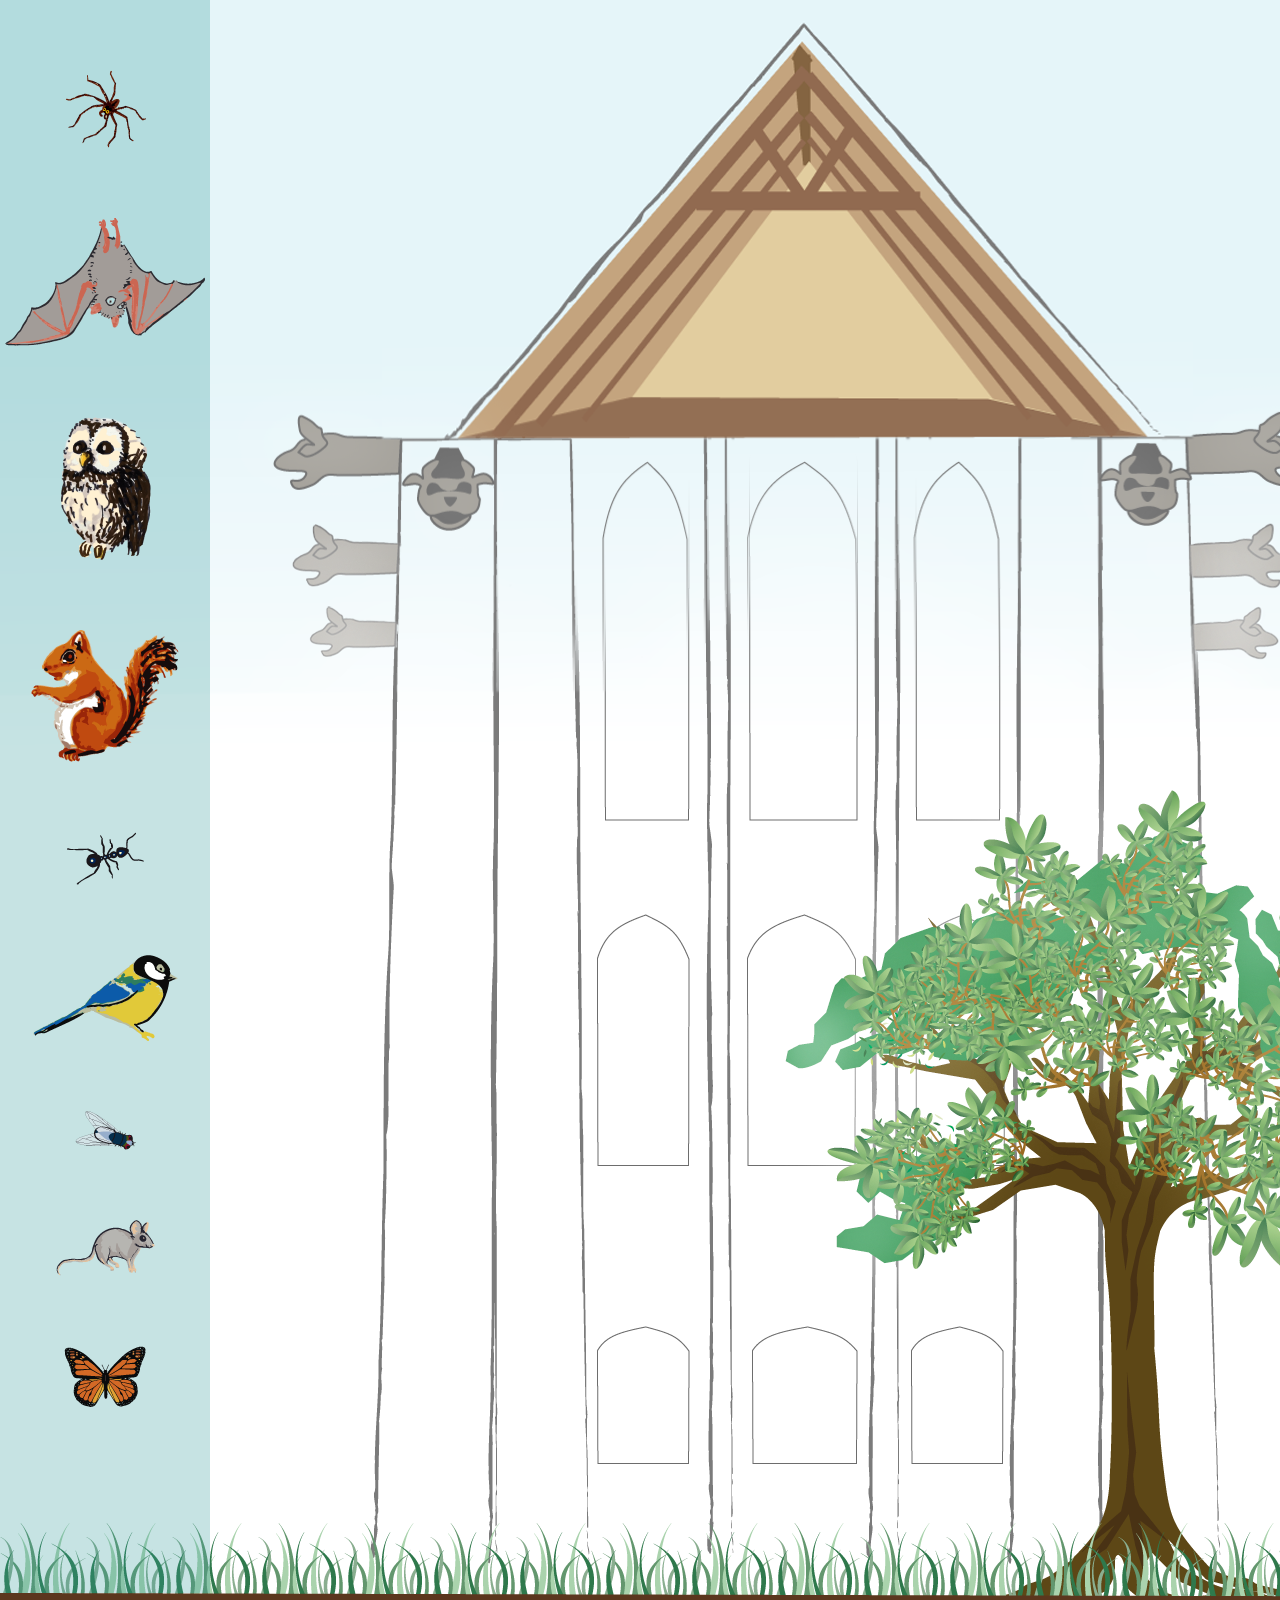
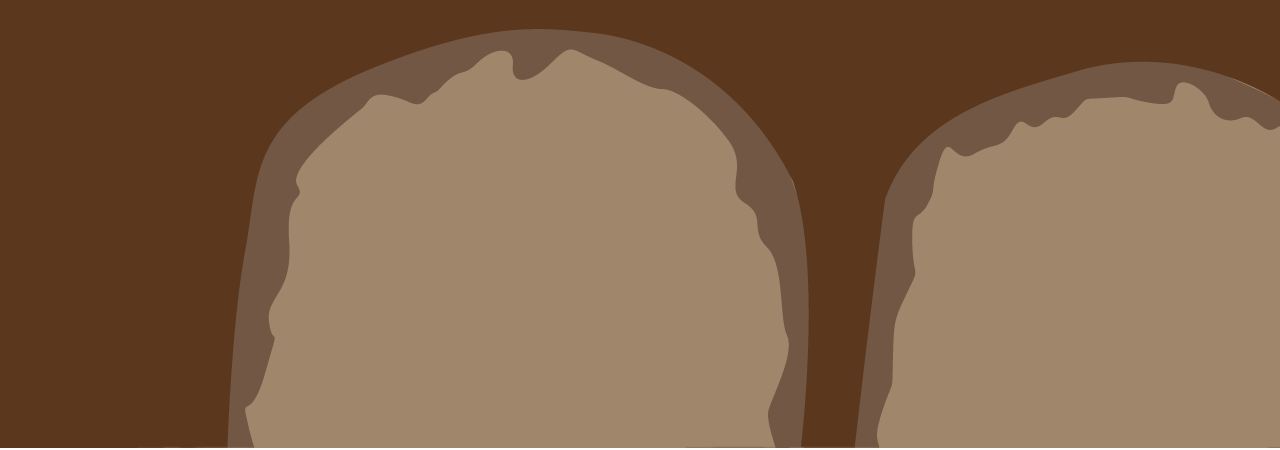
==== appli2/jeu2.html @ 3560e50e "Jeu 1 presque fini" ====
<!doctype html>
<html>
<head>
<meta charset="utf-8">
<title>Repeuple l'abbaye !</title>
<link href="css/Style.css" rel="stylesheet" type="text/css">
<link href="css/animate.min.css" rel="stylesheet" type="text/css">
<script src="js/jquery-1.11.2.min.js"></script>
<script src="js/jquery-ui.min.js"></script>
<script src="js/jquery.ui.touch-punch.min.js"></script>
<script src="js/abbaye.js"></script>
</head>

<body>
<section id="page">
  <aside id="menu_animaux"> 
  <img class="animaux l_cave l_arbre l_jardin l_gargouilles l_grenier araignee" src="img/araignee.png" /> 
  <img class="animaux l_cave l_arbre l_gargouilles chauvesouris" src="img/chauvesouris.png" /> 
  <img class="animaux l_arbre l_grenier chouette" src="img/chouette.png" /> 
  <img class="animaux l_arbre l_jardin ecureuil" src="img/ecureuil.png" /> 
  <img class="animaux l_cave l_jardin fourmi" src="img/fourmi.png" /> 
  <img class="animaux l_arbre l_gargouilles mesange" src="img/mesange.png" /> 
  <img class="animaux l_jardin l_gargouilles l_grenier mouche" src="img/mouche.png" /> 
  <img class="animaux l_cave l_jardin l_grenier souris" src="img/mouse.png" /> 
  <img class="animaux l_arbre l_jardin papillon" src="img/papillon.png" /> 
  </aside>
  <section id="grenier" class="decors"></section>
  <section id="gargouilles" class="decors">
    <section class="gargouille1"></section>
    <section class="gargouille2"></section>
  </section>
  <section id="arbre" class="decors"></section>
  <section id="jardin" class="decors"></section>
  <section id="caves" class="decors">
    <section class="cave1"></section>
    <section class="cave2"></section>
  </section>
</section>
</body>
</html>
---- appli2/css/Style.css ----
/* CSS Document */
* {
	margin:0;
	padding:0;
	box-sizing:border-box;
}
body {overflow:hidden;}

ul {
list-style: none;
}
a {
  text-decoration: none;
}

#page {
	width:1536px;
	height:2048px;
	background-image:url(../img/decor.png);	
}
#page_jeu1 {
	width:1536px;
	height:2048px;
	background-image: url(../img/jeu1/chaine-alimentaire2.jpg);	
}

/* NAV */

#retour {
  position: absolute;
  top: 0px;
  left: 0px;
  width: 250px;
  height: 250px;
}

/* Présentation */

#pres_ul {
  position: absolute;
  bottom: 0px;
  left: 0px;
  width: 100%;
  height: 320px;
  text-align: center;
}
#pres_ul li {
  display: inline-block;
  width: 583px;
  height: 224px;
  margin: 0 30px;
}
#pres_ul li a {
  width: 100%;
  height: 100%;
  display: block;
}




/* Jeu 1 */

.jeu1_ul {
  position: absolute;
  bottom: 0px;
  left: 0px;
}
#interrog_ul img {
position: absolute;
  bottom: 0px;
  left: 0px;
}
#drag_ul {
  width: 100%;
}
#drag_ul li {
  display: inline-block;
  width: 16%;
}
#drag_ul .drag_img {
  width: 246px;
}
#drop_ul {
  top: 0px;
  right: 0px;
}
#drop_ul li {
  width: 100px;
  height: 100px;
  position: absolute;
  top: 0px;
  left: 0px;
}
#drop_ul #drop1 {
  top: 720px;
  left: 140px;
  width: 240px;
  height: 370px;
}
#drop_ul #drop2 {
  top: 590px;
  left: 1020px;
  width: 400px;
  height: 230px;
}
#drop_ul #drop3 {
  top: 800px;
  left: 770px;
  width: 270px;
  height: 180px;
}
#drop_ul #drop4 {
  top: 1030px;
  left: 500px;
  width: 250px;
  height: 240px;
}
#drop_ul #drop5 {
  top: 1410px;
  left: 420px;
  width: 240px;
  height: 180px;
}
#drop_ul #drop6 {
  top: 1380px;
  left: 1030px;
  width: 270px;
  height: 200px;
}

/* Jeu2 */

.hovered {
	transition:all 0.2s linear;
	background-color:rgba(51,153,153,0.50);
}
/* zones principales decors */

.decors {
	position:absolute;
	/*background-color: rgba(255, 0, 0, 0.5);*/
}

#grenier {
  top: 30px;
  left: 550px;
  width: 490px;
  height: 490px;
  border-radius: 490px;
}
#gargouilles {}
.gargouille1 {
  position: absolute;
  top: 350px;
  left: 210px;
  width: 310px;
  height: 310px;
  border-radius: 350px;
}
.gargouille2 {
  position: absolute;
  top: 350px;
  left: 1100px;
  width: 350px;
  height: 350px;
  border-radius: 350px;
}
#arbre {
  position: absolute;
  top: 750px;
  left: 810px;
  width: 650px;
  height: 650px;
  border-radius: 650px;
}
#jardin {
  position: absolute;
  top: 1410px;
  left: 210px;
  width: 1326px;
  height: 185px;
}
#caves {
  position: absolute;
  top: 1600px;
  width: 100%;
  height: 440px;
}
.cave1 {
  position: absolute;
  top: 30px;
  left: 230px;
  width: 580px;
  height: 420px;
  border-radius: 225px 215px 0px 0px;
}
.cave2 {
  position: absolute;
  top: 60px;
  left: 860px;
  width: 536px;
  height: 390px;
  border-radius: 225px 245px 0px 0px;
}
#menu_animaux {
  position: absolute;
  top: 0px;
  left: 0px;
  width: 210px;
  background-color: rgba(51, 153, 153, 0.28);
  z-index: 1;
  height: 1593px;
}
#menu_animaux img {
  display: block;
  margin: 70px auto;
}
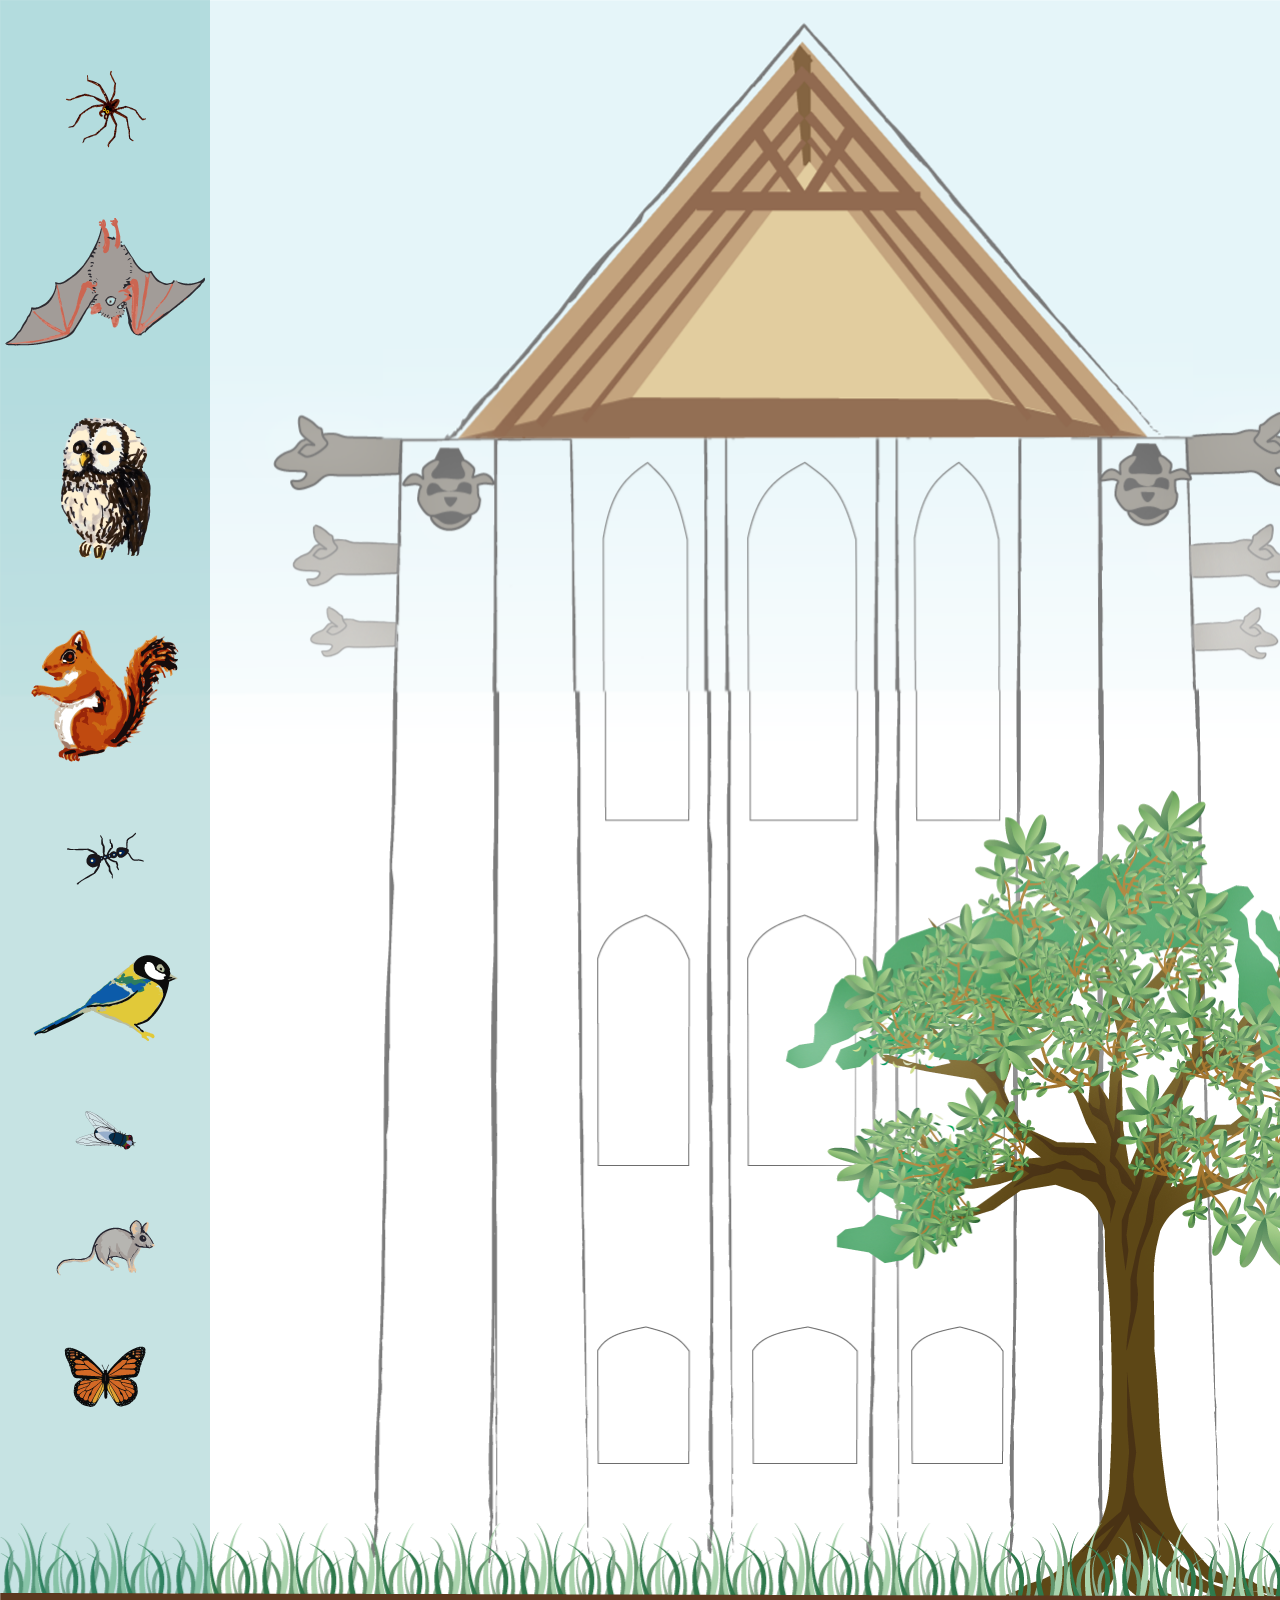
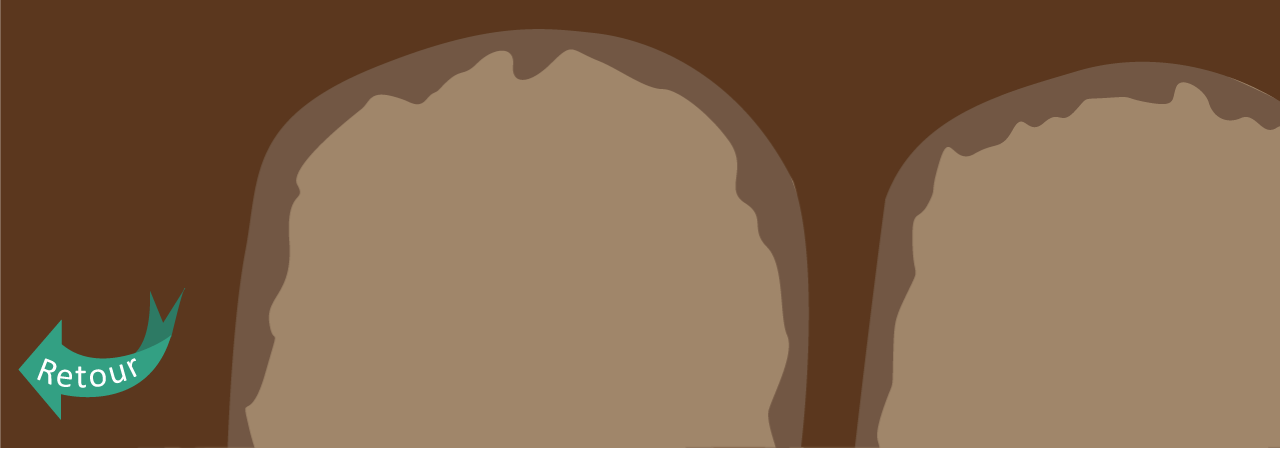
==== commit e695c692: "modifs" ====
--- a/appli2/jeu2.html
+++ b/appli2/jeu2.html
@@ -19,7 +19,7 @@
   <img class="animaux l_arbre l_grenier chouette" src="img/chouette.png" /> 
   <img class="animaux l_arbre l_jardin ecureuil" src="img/ecureuil.png" /> 
   <img class="animaux l_cave l_jardin fourmi" src="img/fourmi.png" /> 
-  <img class="animaux l_arbre l_gargouilles mesange" src="img/mesange.png" /> 
+  <img class="animaux l_jardin l_arbre l_gargouilles mesange" src="img/mesange.png" /> 
   <img class="animaux l_jardin l_gargouilles l_grenier mouche" src="img/mouche.png" /> 
   <img class="animaux l_cave l_jardin l_grenier souris" src="img/mouse.png" /> 
   <img class="animaux l_arbre l_jardin papillon" src="img/papillon.png" /> 
@@ -36,5 +36,6 @@
     <section class="cave2"></section>
   </section>
 </section>
+<a id="retour2" href="index.html"></a>
 </body>
 </html>
--- a/appli2/css/Style.css
+++ b/appli2/css/Style.css
@@ -21,7 +21,7 @@
 #page_jeu1 {
 	width:1536px;
 	height:2048px;
-	background-image: url(../img/jeu1/chaine-alimentaire2.jpg);	
+	background-image: url(../img/jeu1/chaine-alimentaire2.png);	
 }
 
 /* NAV */
@@ -32,6 +32,13 @@
   left: 0px;
   width: 250px;
   height: 250px;
+}
+#retour2 {
+  position: absolute;
+  bottom: 0px;
+  left: 0px;
+  width: 200px;
+  height: 210px;
 }
 
 /* Présentation */
